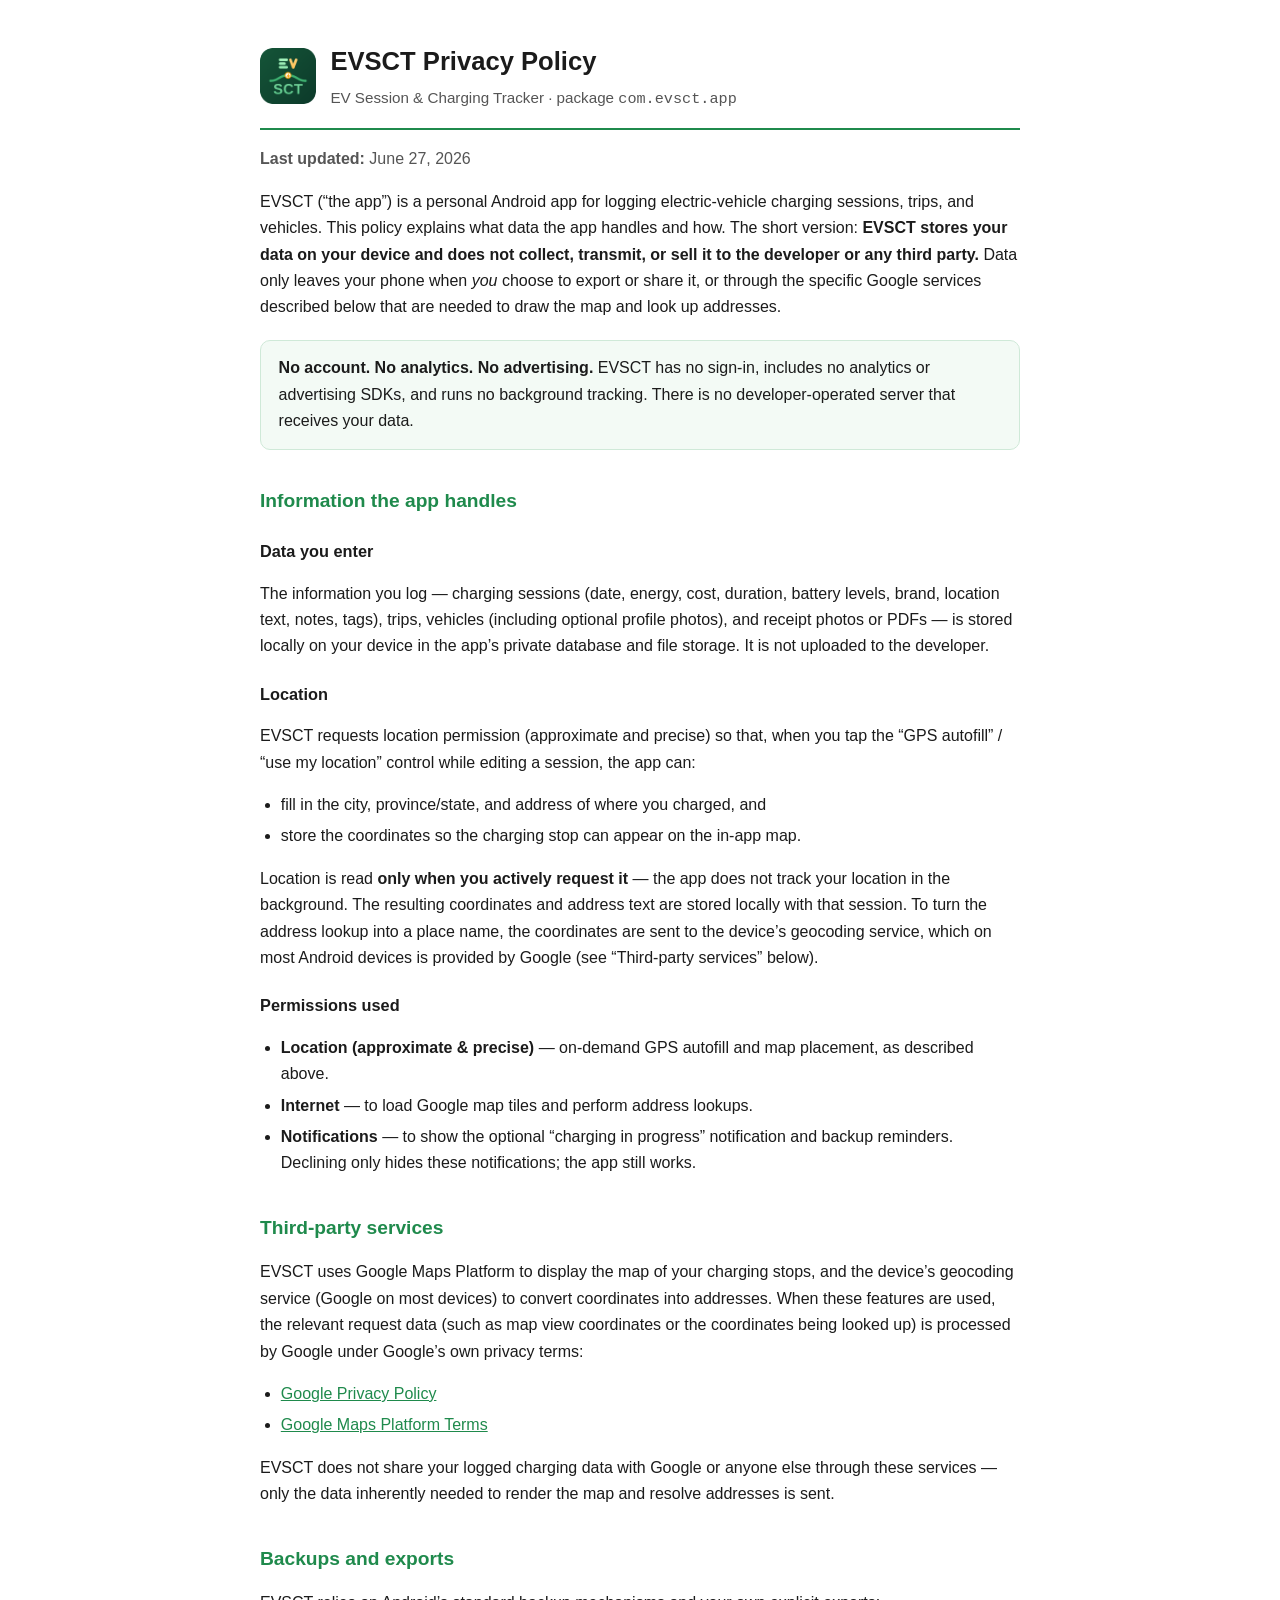
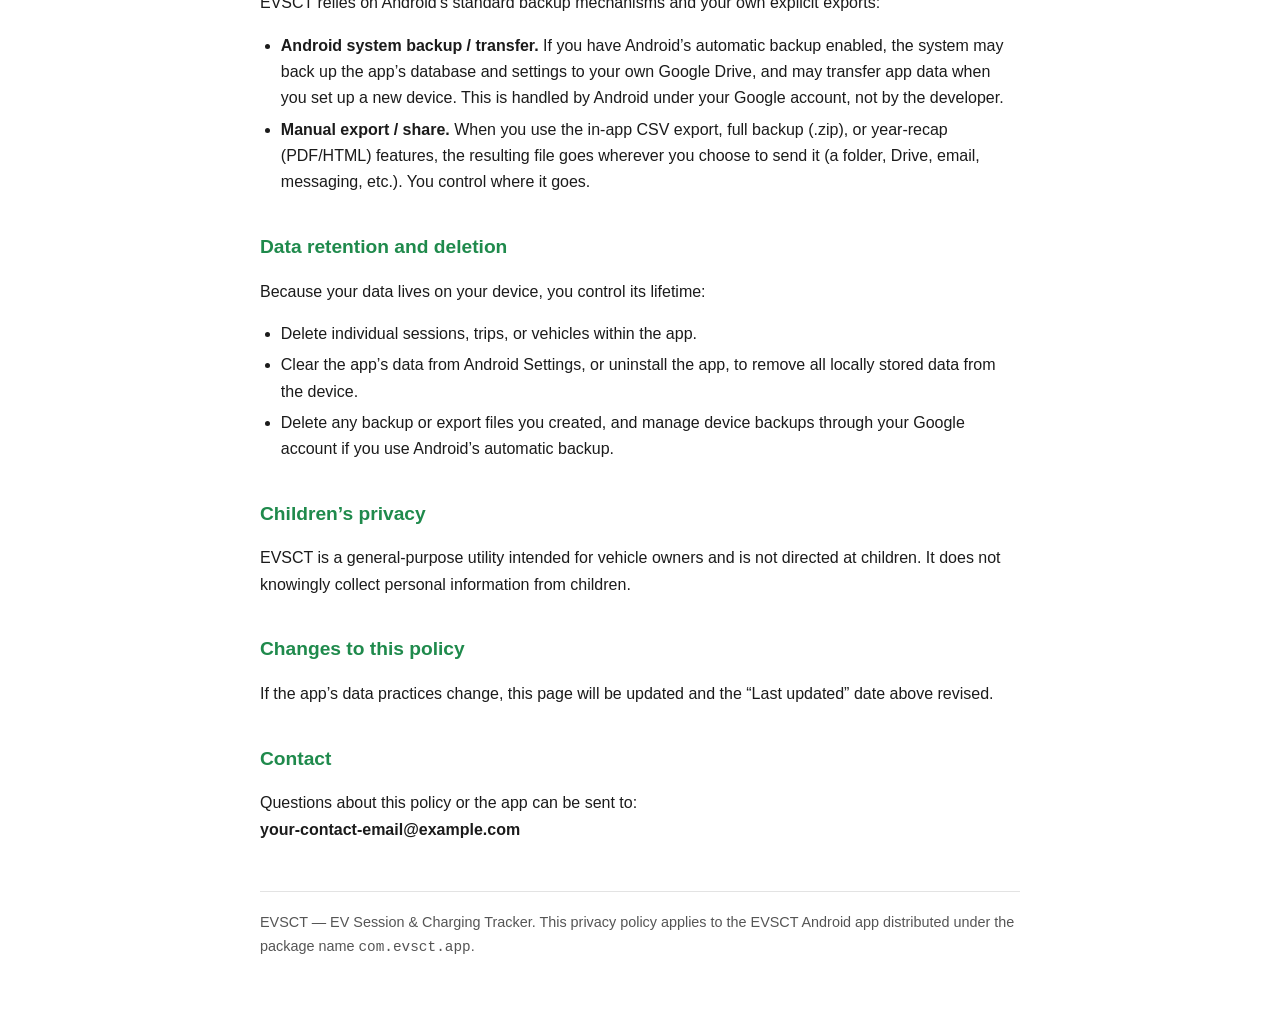
==== docs/privacy-policy.html @ 2e12f54c "Add privacy policy page for Play Store listing Self-contained HTML privacy policy accurate to EVSCT'" ====
<!DOCTYPE html>
<html lang="en">
<head>
  <meta charset="utf-8">
  <meta name="viewport" content="width=device-width, initial-scale=1">
  <title>EVSCT — Privacy Policy</title>
  <style>
    :root { --green: #1f8a4c; --ink: #1b1b1b; --muted: #555; --line: #e3e3e3; }
    * { box-sizing: border-box; }
    body {
      margin: 0; padding: 0 1.25rem 4rem;
      font: 16px/1.65 -apple-system, BlinkMacSystemFont, "Segoe UI", Roboto, Helvetica, Arial, sans-serif;
      color: var(--ink); background: #fff;
    }
    main { max-width: 760px; margin: 0 auto; }
    header { display: flex; align-items: center; gap: 0.9rem; padding: 2.5rem 0 1rem; border-bottom: 2px solid var(--green); }
    header img { width: 56px; height: 56px; border-radius: 12px; }
    header h1 { margin: 0; font-size: 1.6rem; }
    header p { margin: 0.2rem 0 0; color: var(--muted); font-size: 0.95rem; }
    h2 { color: var(--green); font-size: 1.2rem; margin: 2.2rem 0 0.6rem; }
    h3 { font-size: 1.02rem; margin: 1.3rem 0 0.4rem; }
    p, li { color: var(--ink); }
    ul { padding-left: 1.3rem; }
    li { margin: 0.3rem 0; }
    a { color: var(--green); }
    .muted { color: var(--muted); }
    .callout {
      background: #f3faf5; border: 1px solid #cfe9d8; border-radius: 10px;
      padding: 0.9rem 1.1rem; margin: 1.2rem 0;
    }
    footer { margin-top: 3rem; padding-top: 1.2rem; border-top: 1px solid var(--line); color: var(--muted); font-size: 0.9rem; }
  </style>
</head>
<body>
<main>
  <header>
    <img src="branding/evsct-icon-512.png" alt="EVSCT icon">
    <div>
      <h1>EVSCT Privacy Policy</h1>
      <p>EV Session &amp; Charging Tracker &middot; package <code>com.evsct.app</code></p>
    </div>
  </header>

  <p class="muted"><strong>Last updated:</strong> June 27, 2026</p>

  <p>
    EVSCT (“the app”) is a personal Android app for logging electric-vehicle
    charging sessions, trips, and vehicles. This policy explains what data the
    app handles and how. The short version: <strong>EVSCT stores your data on
    your device and does not collect, transmit, or sell it to the developer or
    any third party.</strong> Data only leaves your phone when <em>you</em>
    choose to export or share it, or through the specific Google services
    described below that are needed to draw the map and look up addresses.
  </p>

  <div class="callout">
    <strong>No account. No analytics. No advertising.</strong> EVSCT has no
    sign-in, includes no analytics or advertising SDKs, and runs no background
    tracking. There is no developer-operated server that receives your data.
  </div>

  <h2>Information the app handles</h2>

  <h3>Data you enter</h3>
  <p>
    The information you log — charging sessions (date, energy, cost, duration,
    battery levels, brand, location text, notes, tags), trips, vehicles
    (including optional profile photos), and receipt photos or PDFs — is stored
    locally on your device in the app’s private database and file storage. It is
    not uploaded to the developer.
  </p>

  <h3>Location</h3>
  <p>
    EVSCT requests location permission (approximate and precise) so that, when
    you tap the “GPS autofill” / “use my location” control while editing a
    session, the app can:
  </p>
  <ul>
    <li>fill in the city, province/state, and address of where you charged, and</li>
    <li>store the coordinates so the charging stop can appear on the in-app map.</li>
  </ul>
  <p>
    Location is read <strong>only when you actively request it</strong> — the
    app does not track your location in the background. The resulting
    coordinates and address text are stored locally with that session. To turn
    the address lookup into a place name, the coordinates are sent to the
    device’s geocoding service, which on most Android devices is provided by
    Google (see “Third-party services” below).
  </p>

  <h3>Permissions used</h3>
  <ul>
    <li><strong>Location (approximate &amp; precise)</strong> — on-demand GPS autofill and map placement, as described above.</li>
    <li><strong>Internet</strong> — to load Google map tiles and perform address lookups.</li>
    <li><strong>Notifications</strong> — to show the optional “charging in progress” notification and backup reminders. Declining only hides these notifications; the app still works.</li>
  </ul>

  <h2>Third-party services</h2>
  <p>
    EVSCT uses Google Maps Platform to display the map of your charging stops,
    and the device’s geocoding service (Google on most devices) to convert
    coordinates into addresses. When these features are used, the relevant
    request data (such as map view coordinates or the coordinates being looked
    up) is processed by Google under Google’s own privacy terms:
  </p>
  <ul>
    <li><a href="https://policies.google.com/privacy" rel="noopener" target="_blank">Google Privacy Policy</a></li>
    <li><a href="https://cloud.google.com/maps-platform/terms/maps-service-terms" rel="noopener" target="_blank">Google Maps Platform Terms</a></li>
  </ul>
  <p>
    EVSCT does not share your logged charging data with Google or anyone else
    through these services — only the data inherently needed to render the map
    and resolve addresses is sent.
  </p>

  <h2>Backups and exports</h2>
  <p>
    EVSCT relies on Android’s standard backup mechanisms and your own explicit
    exports:
  </p>
  <ul>
    <li><strong>Android system backup / transfer.</strong> If you have Android’s automatic backup enabled, the system may back up the app’s database and settings to your own Google Drive, and may transfer app data when you set up a new device. This is handled by Android under your Google account, not by the developer.</li>
    <li><strong>Manual export / share.</strong> When you use the in-app CSV export, full backup (.zip), or year-recap (PDF/HTML) features, the resulting file goes wherever you choose to send it (a folder, Drive, email, messaging, etc.). You control where it goes.</li>
  </ul>

  <h2>Data retention and deletion</h2>
  <p>
    Because your data lives on your device, you control its lifetime:
  </p>
  <ul>
    <li>Delete individual sessions, trips, or vehicles within the app.</li>
    <li>Clear the app’s data from Android Settings, or uninstall the app, to remove all locally stored data from the device.</li>
    <li>Delete any backup or export files you created, and manage device backups through your Google account if you use Android’s automatic backup.</li>
  </ul>

  <h2>Children’s privacy</h2>
  <p>
    EVSCT is a general-purpose utility intended for vehicle owners and is not
    directed at children. It does not knowingly collect personal information
    from children.
  </p>

  <h2>Changes to this policy</h2>
  <p>
    If the app’s data practices change, this page will be updated and the “Last
    updated” date above revised.
  </p>

  <h2>Contact</h2>
  <p>
    Questions about this policy or the app can be sent to:<br>
    <strong>your-contact-email@example.com</strong>
  </p>

  <footer>
    EVSCT — EV Session &amp; Charging Tracker. This privacy policy applies to the
    EVSCT Android app distributed under the package name <code>com.evsct.app</code>.
  </footer>
</main>
</body>
</html>
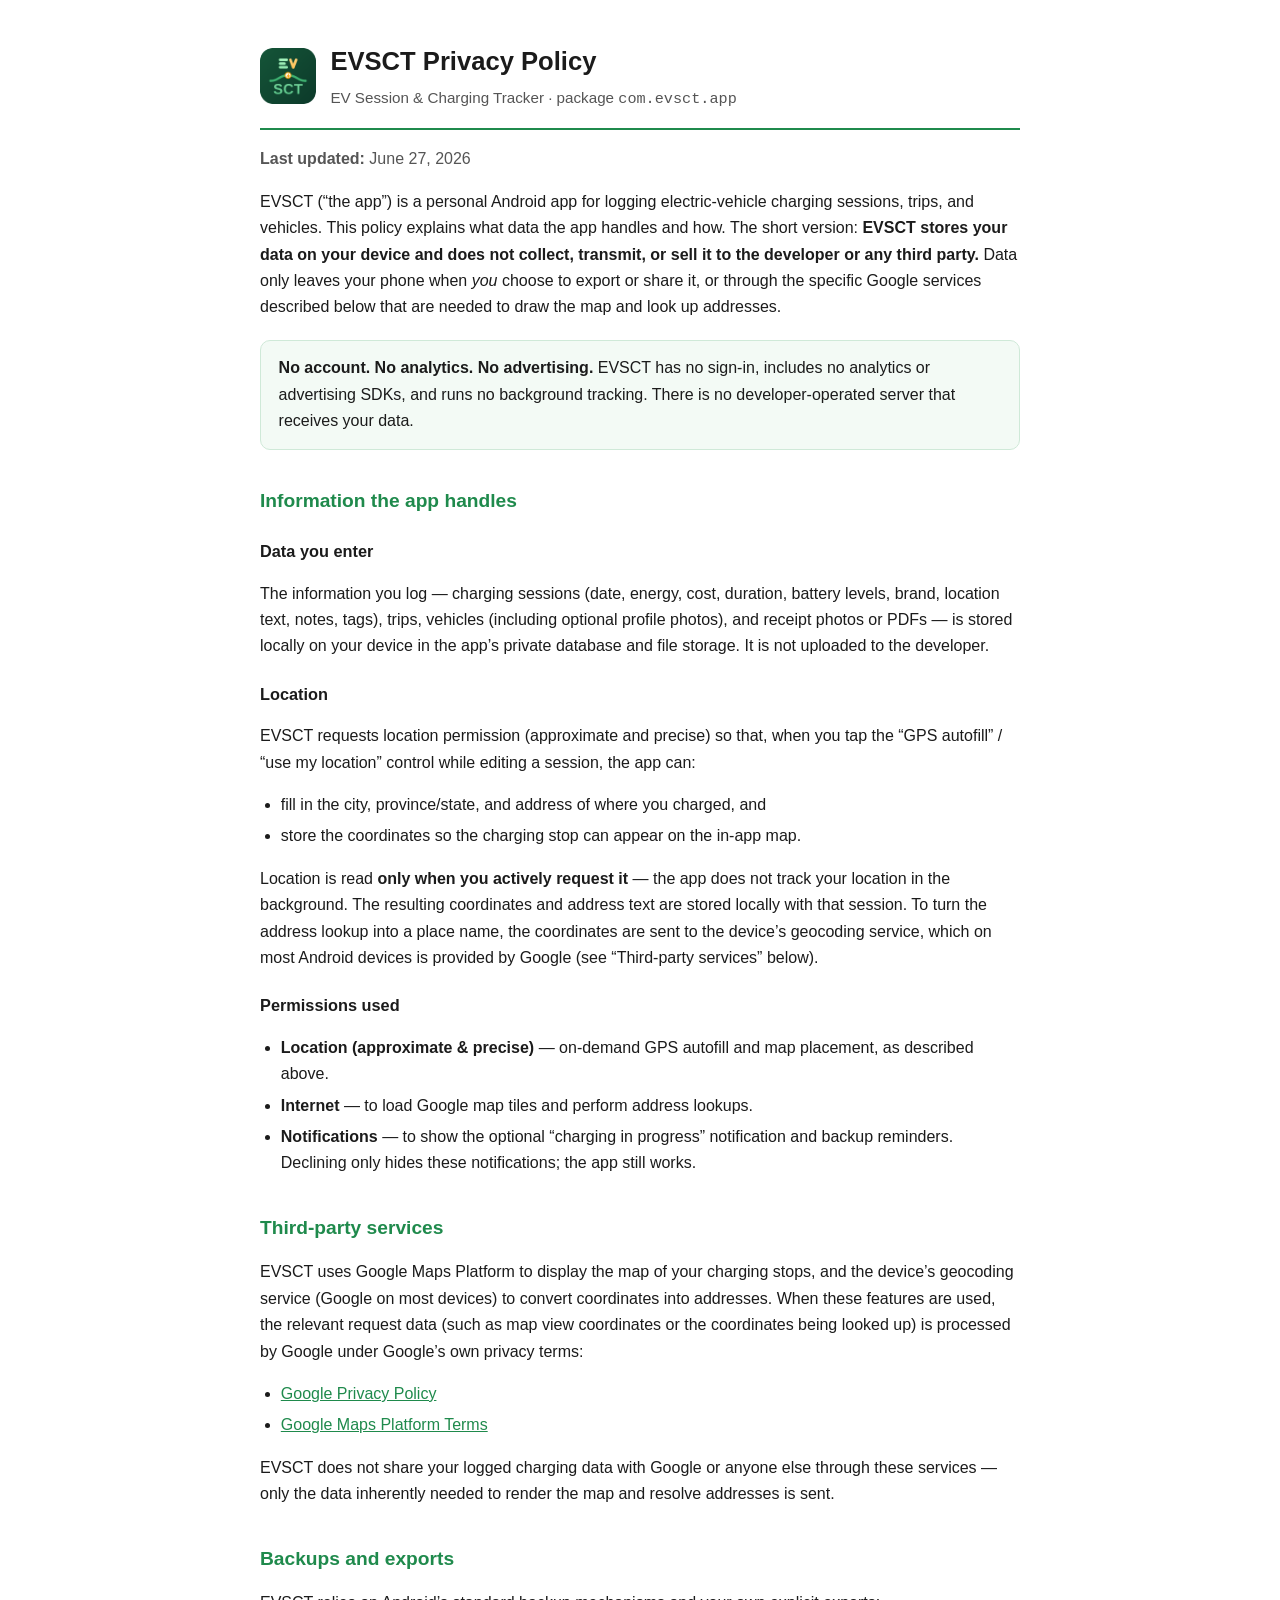
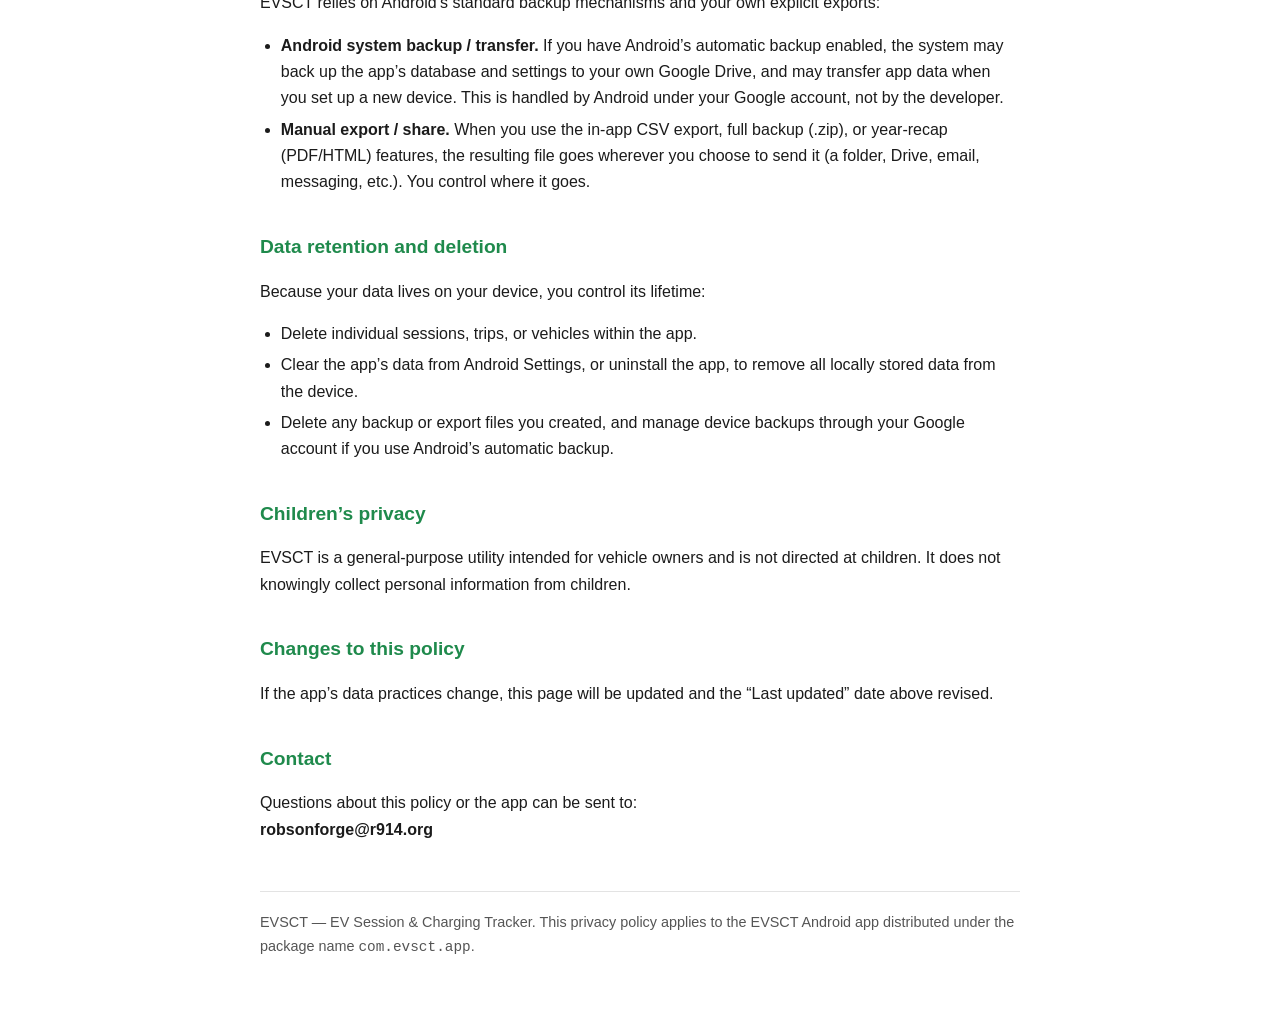
==== commit e42bb46e: "Set privacy policy contact email Co-Authored-By: Claude Opus 4.8 <noreply@anthropic.com> Claude-Sess" ====
--- a/docs/privacy-policy.html
+++ b/docs/privacy-policy.html
@@ -150,7 +150,7 @@
   <h2>Contact</h2>
   <p>
     Questions about this policy or the app can be sent to:<br>
-    <strong>your-contact-email@example.com</strong>
+    <strong>robsonforge@r914.org</strong>
   </p>
 
   <footer>
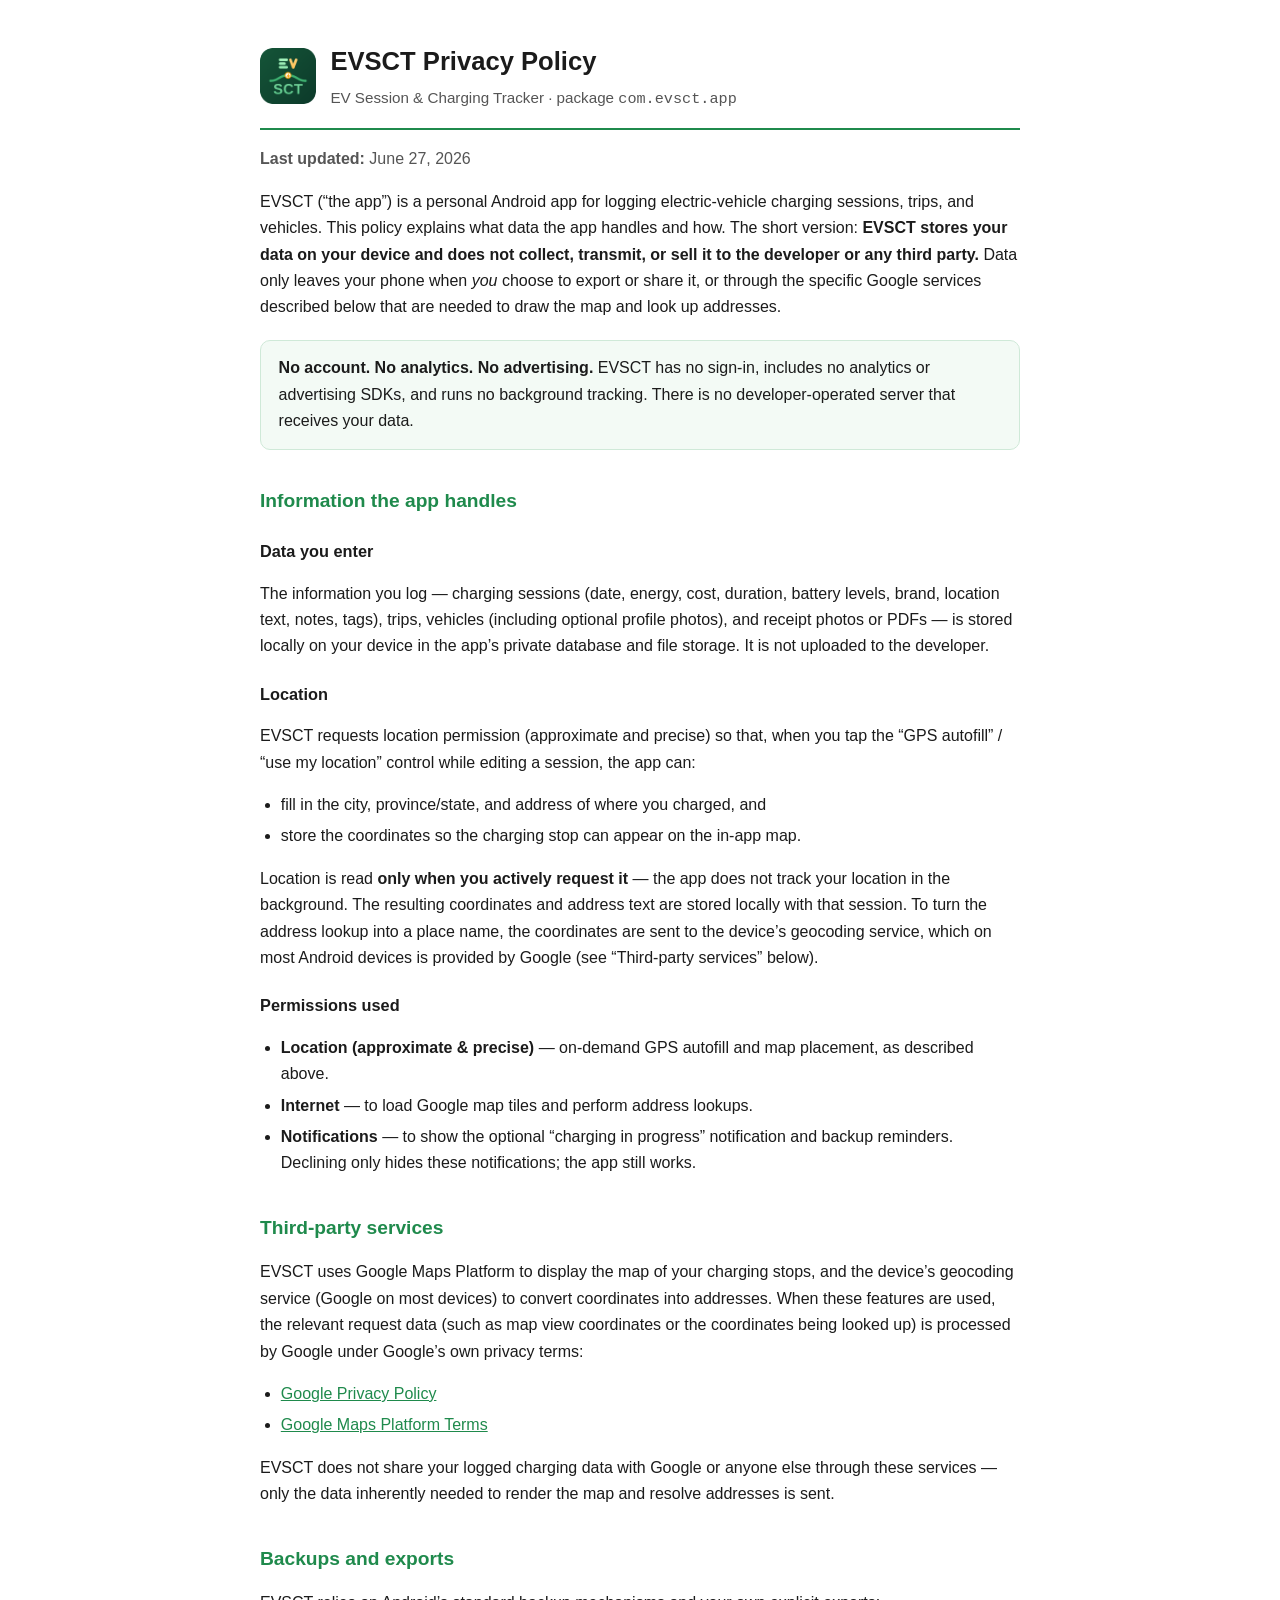
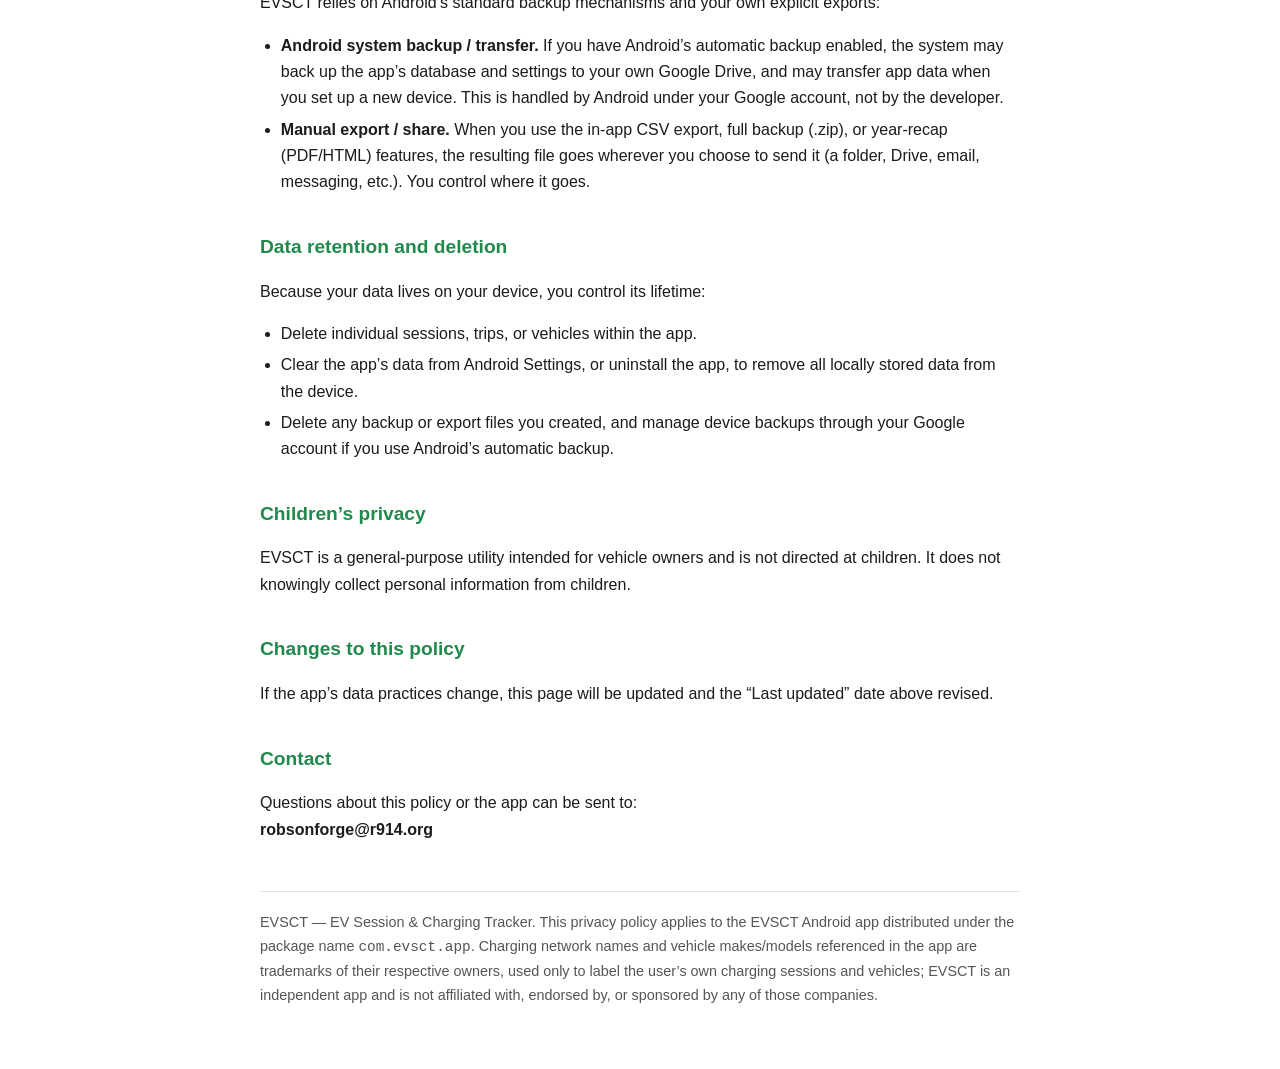
==== commit 543b8aa3: "Add trademark/non-affiliation disclaimer for brand names Charging network names (and user-entered ve" ====
--- a/docs/privacy-policy.html
+++ b/docs/privacy-policy.html
@@ -156,6 +156,10 @@
   <footer>
     EVSCT — EV Session &amp; Charging Tracker. This privacy policy applies to the
     EVSCT Android app distributed under the package name <code>com.evsct.app</code>.
+    Charging network names and vehicle makes/models referenced in the app are
+    trademarks of their respective owners, used only to label the user’s own
+    charging sessions and vehicles; EVSCT is an independent app and is not
+    affiliated with, endorsed by, or sponsored by any of those companies.
   </footer>
 </main>
 </body>
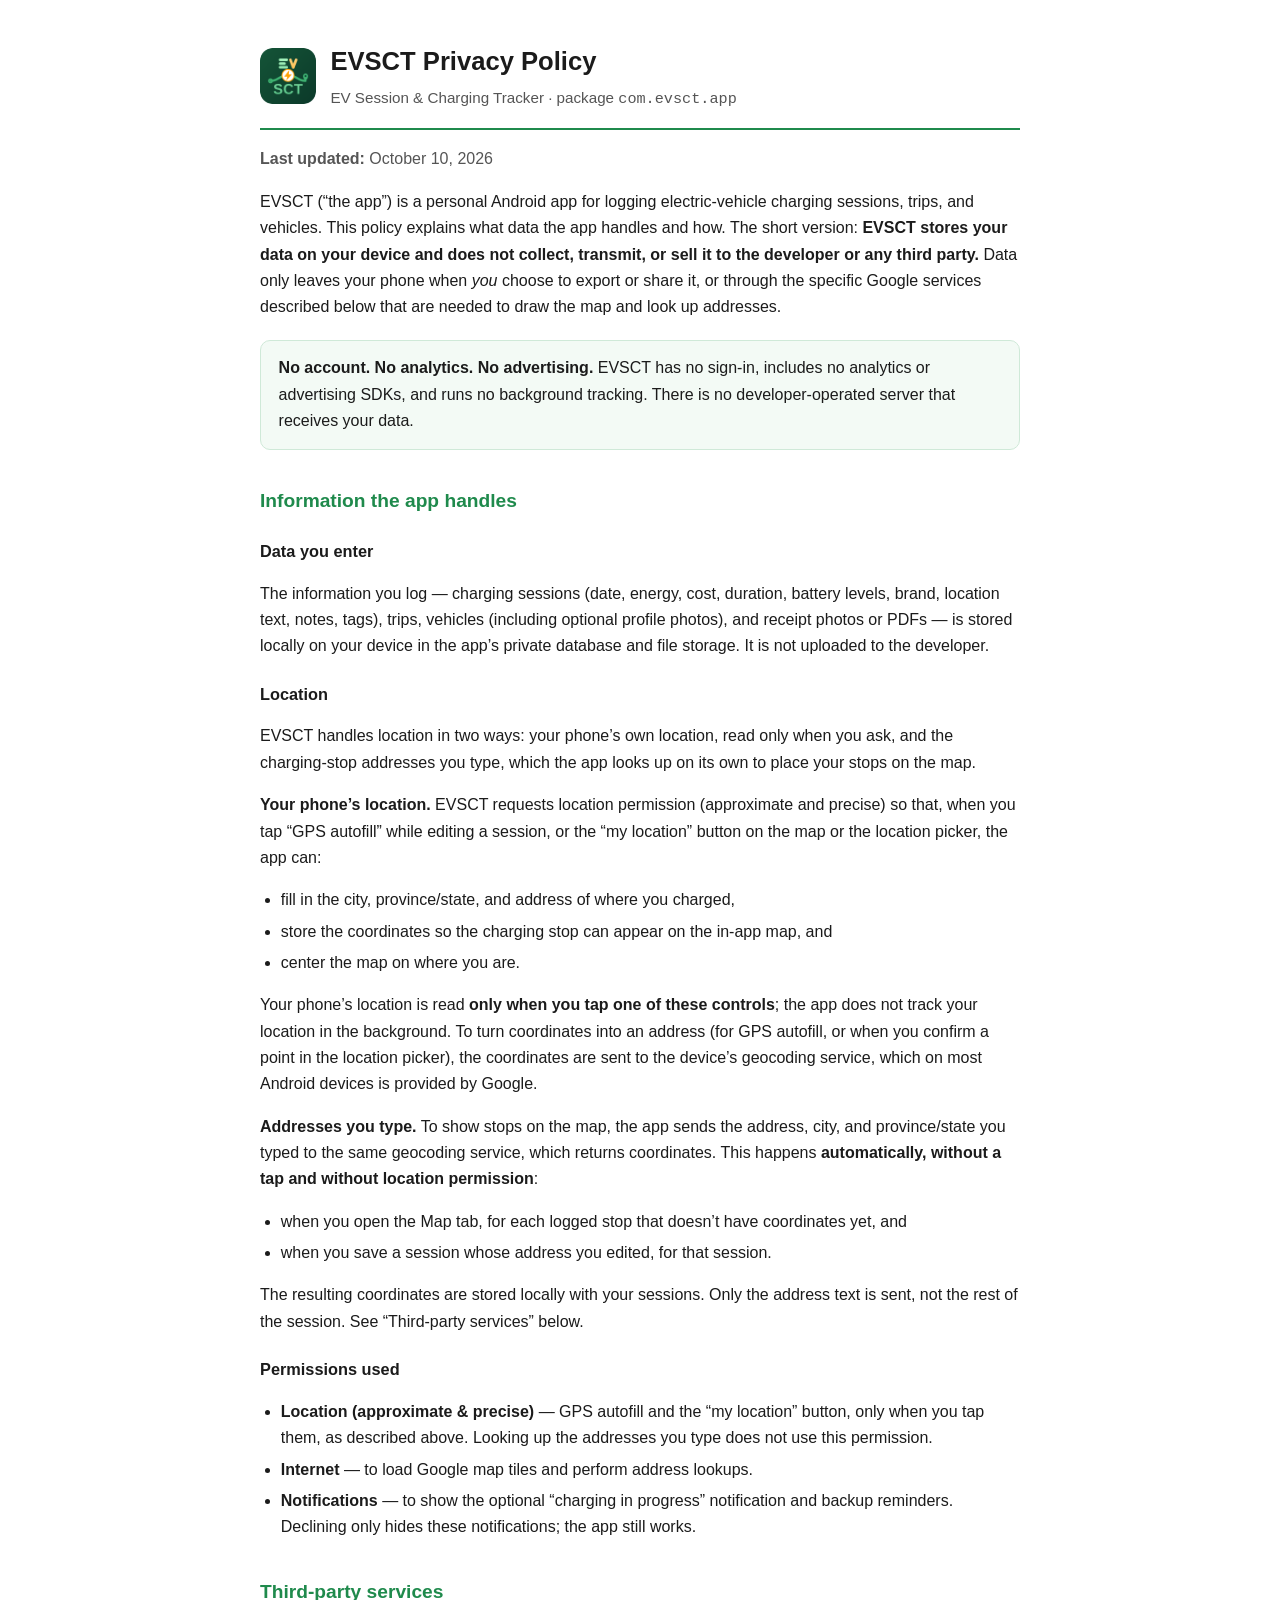
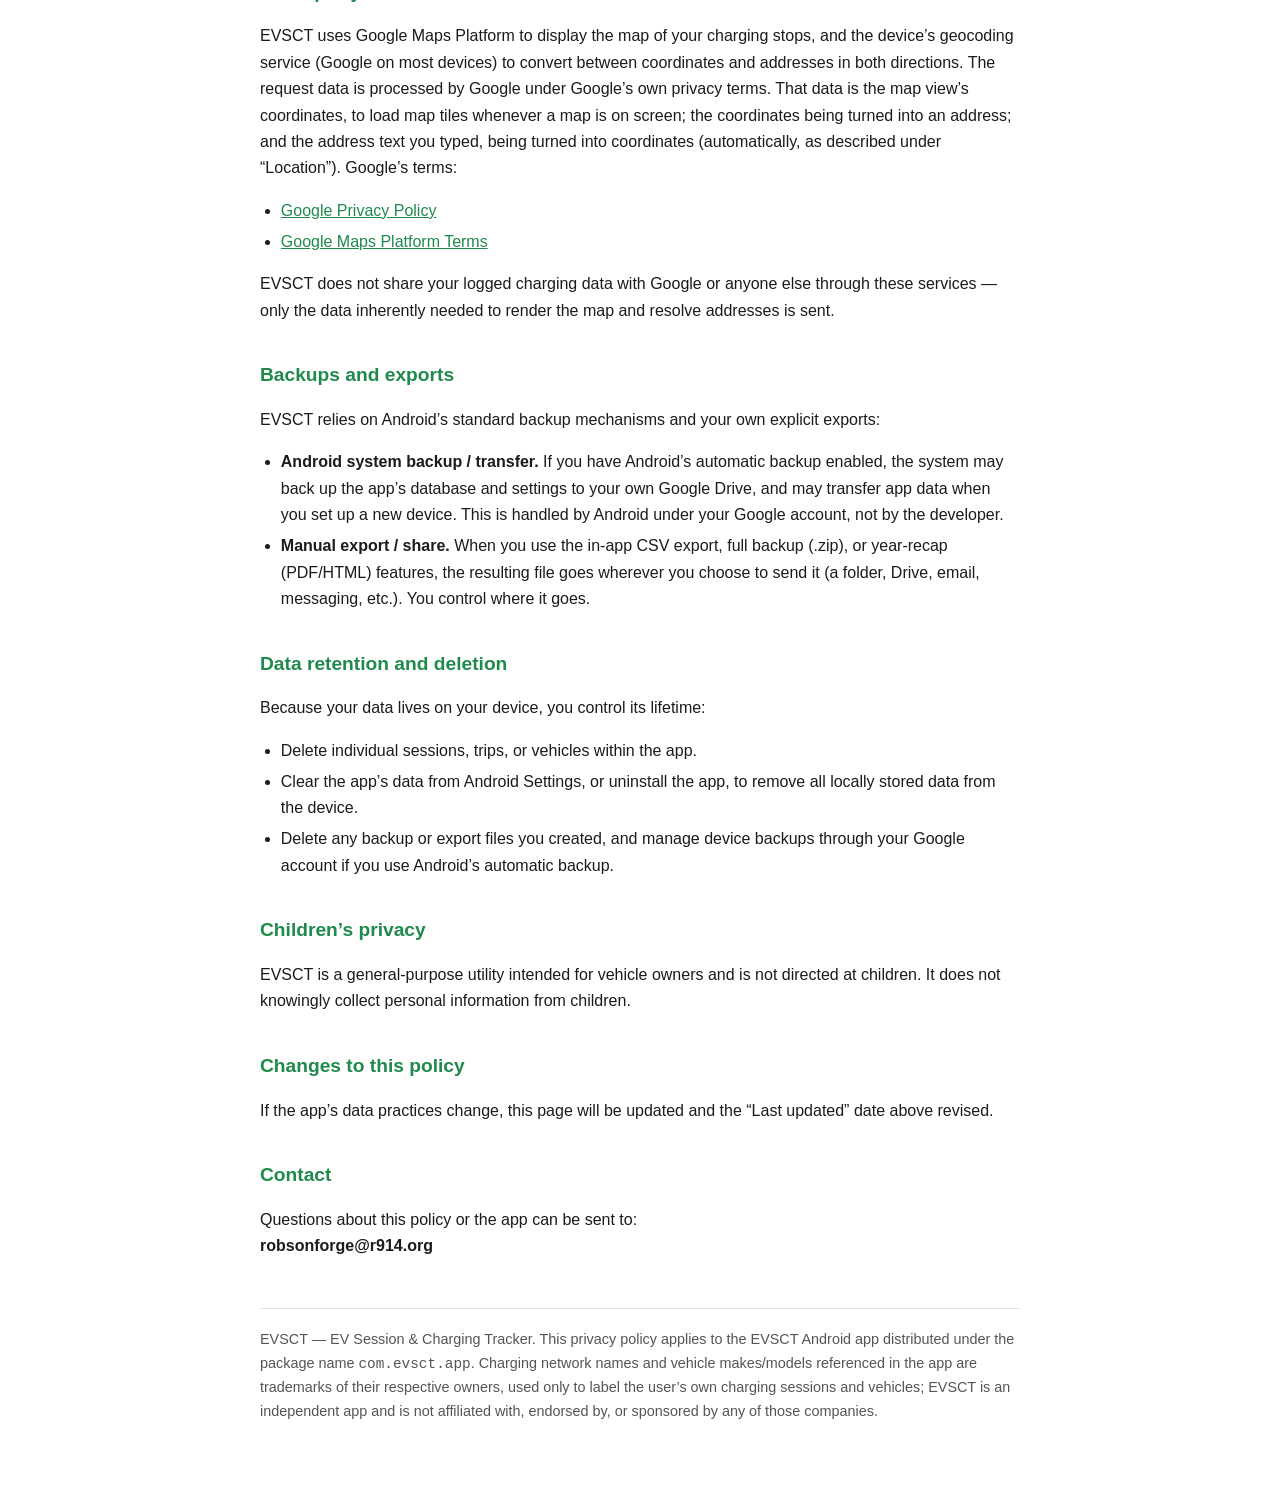
==== commit 8f6ca226: "Describe automatic address lookups in the privacy policy The policy said location was read "only whe" ====
--- a/docs/privacy-policy.html
+++ b/docs/privacy-policy.html
@@ -41,7 +41,7 @@
     </div>
   </header>
 
-  <p class="muted"><strong>Last updated:</strong> June 27, 2026</p>
+  <p class="muted"><strong>Last updated:</strong> October 10, 2026</p>
 
   <p>
     EVSCT (“the app”) is a personal Android app for logging electric-vehicle
@@ -72,26 +72,47 @@
 
   <h3>Location</h3>
   <p>
-    EVSCT requests location permission (approximate and precise) so that, when
-    you tap the “GPS autofill” / “use my location” control while editing a
-    session, the app can:
+    EVSCT handles location in two ways: your phone’s own location, read only
+    when you ask, and the charging-stop addresses you type, which the app looks
+    up on its own to place your stops on the map.
+  </p>
+  <p>
+    <strong>Your phone’s location.</strong> EVSCT requests location permission
+    (approximate and precise) so that, when you tap “GPS autofill” while editing
+    a session, or the “my location” button on the map or the location picker,
+    the app can:
   </p>
   <ul>
-    <li>fill in the city, province/state, and address of where you charged, and</li>
-    <li>store the coordinates so the charging stop can appear on the in-app map.</li>
+    <li>fill in the city, province/state, and address of where you charged,</li>
+    <li>store the coordinates so the charging stop can appear on the in-app map, and</li>
+    <li>center the map on where you are.</li>
   </ul>
   <p>
-    Location is read <strong>only when you actively request it</strong> — the
-    app does not track your location in the background. The resulting
-    coordinates and address text are stored locally with that session. To turn
-    the address lookup into a place name, the coordinates are sent to the
-    device’s geocoding service, which on most Android devices is provided by
-    Google (see “Third-party services” below).
+    Your phone’s location is read <strong>only when you tap one of these
+    controls</strong>; the app does not track your location in the background.
+    To turn coordinates into an address (for GPS autofill, or when you confirm a
+    point in the location picker), the coordinates are sent to the device’s
+    geocoding service, which on most Android devices is provided by Google.
+  </p>
+  <p>
+    <strong>Addresses you type.</strong> To show stops on the map, the app
+    sends the address, city, and province/state you typed to the same geocoding
+    service, which returns coordinates. This happens <strong>automatically,
+    without a tap and without location permission</strong>:
+  </p>
+  <ul>
+    <li>when you open the Map tab, for each logged stop that doesn’t have coordinates yet, and</li>
+    <li>when you save a session whose address you edited, for that session.</li>
+  </ul>
+  <p>
+    The resulting coordinates are stored locally with your sessions. Only the
+    address text is sent, not the rest of the session. See “Third-party
+    services” below.
   </p>
 
   <h3>Permissions used</h3>
   <ul>
-    <li><strong>Location (approximate &amp; precise)</strong> — on-demand GPS autofill and map placement, as described above.</li>
+    <li><strong>Location (approximate &amp; precise)</strong> — GPS autofill and the “my location” button, only when you tap them, as described above. Looking up the addresses you type does not use this permission.</li>
     <li><strong>Internet</strong> — to load Google map tiles and perform address lookups.</li>
     <li><strong>Notifications</strong> — to show the optional “charging in progress” notification and backup reminders. Declining only hides these notifications; the app still works.</li>
   </ul>
@@ -100,9 +121,12 @@
   <p>
     EVSCT uses Google Maps Platform to display the map of your charging stops,
     and the device’s geocoding service (Google on most devices) to convert
-    coordinates into addresses. When these features are used, the relevant
-    request data (such as map view coordinates or the coordinates being looked
-    up) is processed by Google under Google’s own privacy terms:
+    between coordinates and addresses in both directions. The request data is
+    processed by Google under Google’s own privacy terms. That data is the map
+    view’s coordinates, to load map tiles whenever a map is on screen; the
+    coordinates being turned into an address; and the address text you typed,
+    being turned into coordinates (automatically, as described under
+    “Location”). Google’s terms:
   </p>
   <ul>
     <li><a href="https://policies.google.com/privacy" rel="noopener" target="_blank">Google Privacy Policy</a></li>
